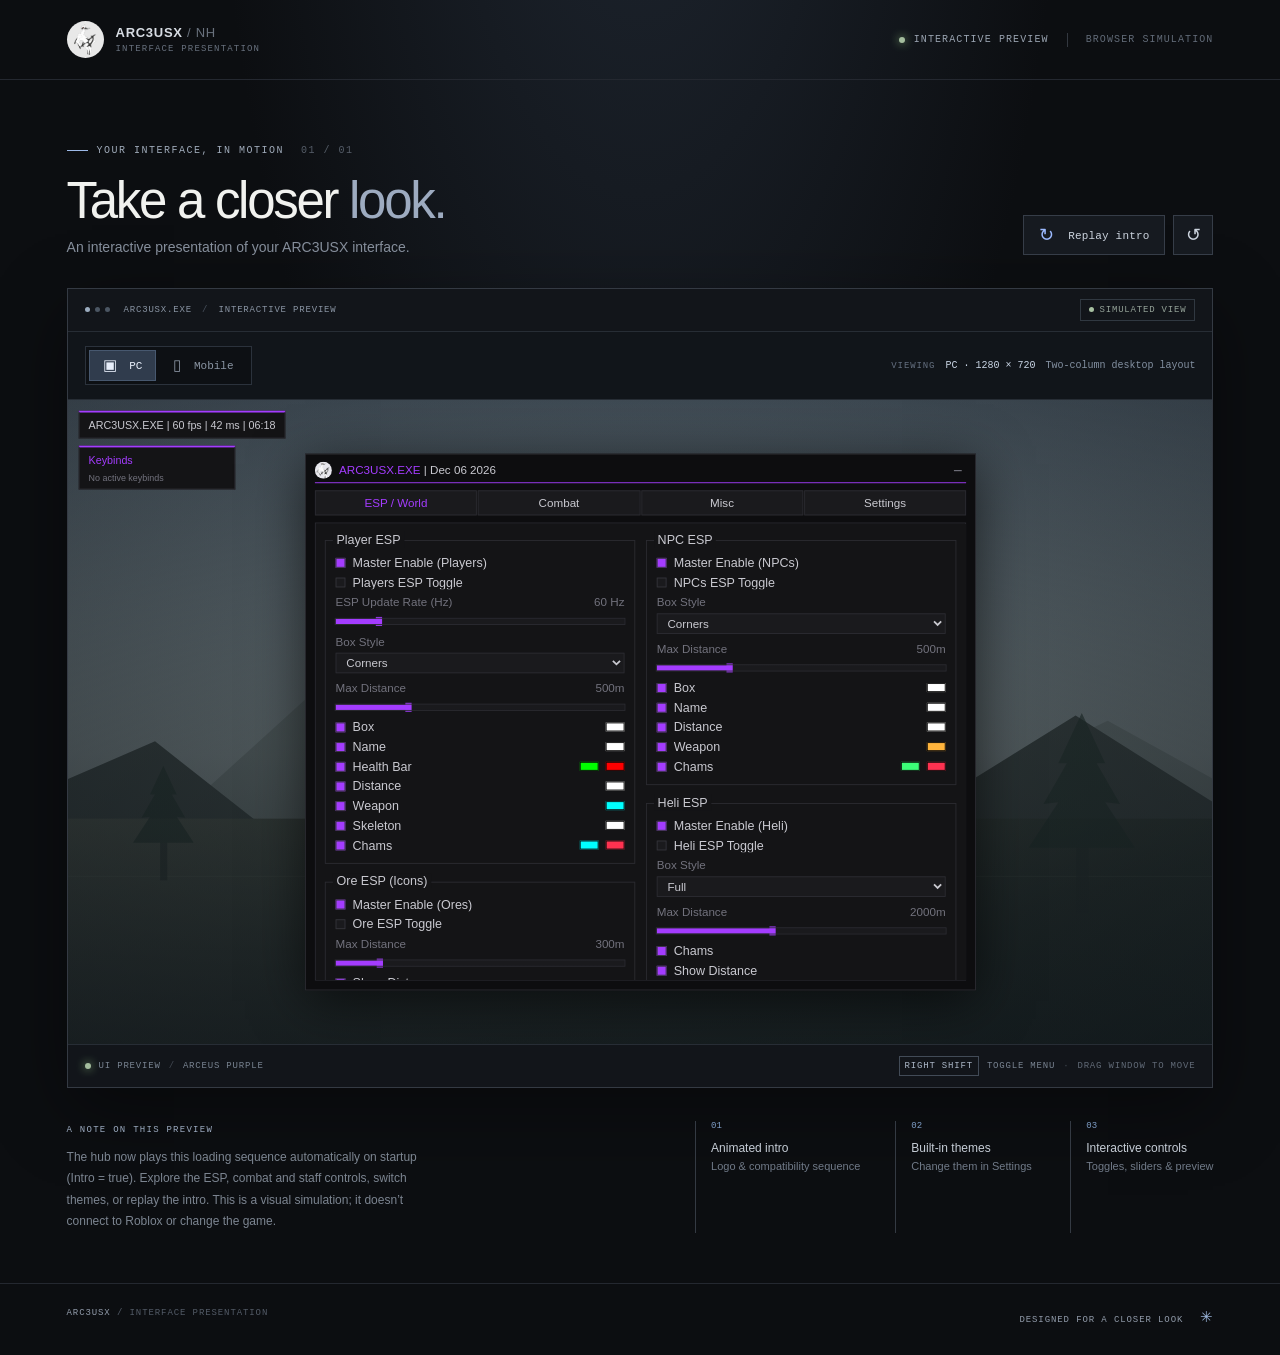
==== ARC3USX-UI-Preview.html @ e4b185ee "Port abusegpt world visuals into the hub as a World Visuals group Co-authored-by: arena-agent <29705" ====
<!doctype html>
<html lang="en">
<head>
  <meta charset="UTF-8">
  <meta name="viewport" content="width=device-width, initial-scale=1.0">
  <title>ARC3USX — Interactive UI preview</title>
  <style>
:root{color-scheme:dark;--ink:#d8dde4;--muted:#777f8d;--line:#282c34;--page:#0c0e11;--accent:#98bcff;--ui-bg:#101114;--ui-panel:#141519;--ui-item:#1c1d23;--ui-line:#24262d;--ui-border:#343740;--ui-text:#b4b4b4;--ui-mute:#646464;--ui-font:'Courier New',monospace}*{box-sizing:border-box}html,body{margin:0;min-height:100%;background:var(--page);color:var(--ink);font-family:'DM Sans',Arial,sans-serif}body{background:radial-gradient(ellipse at 50% -30%,#202833 0,transparent 48%),#0c0e11}button,select,input{font:inherit}button{cursor:pointer}button:focus-visible,select:focus-visible,input:focus-visible{outline:2px solid var(--accent);outline-offset:3px}.app-shell{max-width:1600px;margin:auto}.topbar{height:80px;border-bottom:1px solid #242830;display:flex;align-items:center;justify-content:space-between;padding:0 5.2%}.brand{display:flex;align-items:center;gap:12px}.brand-mark{width:37px;height:37px;background:#e8e8e8;border-radius:50%;display:grid;place-items:center;overflow:hidden}.brand-mark img{width:23px;height:31px;object-fit:contain}.brand-name{display:block;font-size:13px;font-weight:700;letter-spacing:.055em}.brand-dim{color:#69717d;font-weight:400}.brand-sub{display:block;font:9px 'DM Mono',monospace;letter-spacing:.13em;color:#68717e;margin-top:4px}.top-right{display:flex;align-items:center;gap:9px;font:10px 'DM Mono',monospace;letter-spacing:.11em;color:#9aa4b1}.live-dot,.bottom-dot{width:6px;height:6px;background:#a4bd9e;border-radius:50%;box-shadow:0 0 10px #91c485}.top-divider{width:1px;height:14px;background:#333840;margin:0 9px}.desktop-label{color:#616a77}main{max-width:1370px;margin:0 auto;padding:0 5.2%}.heading{display:flex;justify-content:space-between;align-items:end;padding:65px 0 33px;gap:25px}.eyebrow{display:flex;align-items:center;gap:9px;color:#9faab9;font:10px 'DM Mono',monospace;letter-spacing:.15em}.eyebrow-line{width:21px;height:1px;background:#9db9e8}.index{color:#555d68;margin-left:8px}.heading h1{font-size:clamp(32px,4vw,51px);line-height:1.05;letter-spacing:-.045em;margin:18px 0 11px;font-weight:500;color:#f1f2ef}.heading h1 span{color:#9dabc0}.heading p{margin:0;color:#858e9b;font-size:14px}.heading-actions{display:flex;gap:8px}.outline-button,.icon-button{height:40px;background:#161a20;border:1px solid #363d48;color:#cdd5df;font:11px 'DM Mono',monospace;letter-spacing:.015em}.outline-button{padding:0 15px}.outline-button:hover,.icon-button:hover{background:#222a34;border-color:#6d7e95}.replay-icon{font-size:18px;vertical-align:-2px;color:#9cbaff;margin-right:7px}.icon-button{width:40px;font-size:18px}.showcase{border:1px solid #343a43;background:#12151a;box-shadow:0 22px 70px #0006}.showcase-top,.showcase-bottom{height:43px;display:flex;align-items:center;padding:0 17px;gap:14px;font:9px 'DM Mono',monospace;letter-spacing:.09em;color:#8a95a4}.showcase-top{border-bottom:1px solid #272d35}.window-dots{display:flex;gap:5px}.window-dots i{display:block;width:5px;height:5px;border-radius:50%;background:#4b5663}.window-dots i:first-child{background:#9bacbf}.slash{color:#48515d;padding:0 4px}.showcase-badge{margin-left:auto;display:flex;align-items:center;gap:6px;border:1px solid #303841;color:#93a197;padding:5px 8px;font-size:9px}.showcase-badge span{height:5px;width:5px;border-radius:50%;background:#a7c0a1}.stage{position:relative;aspect-ratio:16/9;min-height:440px;max-height:760px;overflow:hidden;background:#222a2f}.landscape,.sky,.vignette{position:absolute;inset:0}.sky{background:linear-gradient(#667681 0%,#96a3a2 55%,#858f88 100%)}.mountain{position:absolute;bottom:25%;width:120%;height:40%;filter:blur(1px)}.mountain-back{left:-10%;background:#66736e;clip-path:polygon(0 95%,9% 61%,15% 80%,27% 22%,35% 59%,43% 39%,50% 68%,62% 26%,73% 65%,84% 37%,100% 84%,100% 100%,0 100%);opacity:.48}.mountain-mid{left:-8%;bottom:19%;background:#454f4a;clip-path:polygon(0 60%,13% 30%,23% 72%,35% 38%,47% 75%,57% 35%,67% 63%,80% 20%,91% 57%,100% 39%,100% 100%,0 100%)}.ground{position:absolute;bottom:0;width:100%;height:35%;background:linear-gradient(165deg,#5b6356,#333e35 65%,#28372e)}.horizon{position:absolute;bottom:26%;width:100%;height:1px;background:#aab2a0;opacity:.15}.tree{position:absolute;width:10px;height:100px;background:#303b34;bottom:24%;opacity:.65}.tree:before{content:'';position:absolute;bottom:35px;left:-38px;width:85px;height:125px;background:#293c31;clip-path:polygon(50% 0,72% 32%,64% 32%,86% 58%,72% 57%,100% 86%,0 86%,28% 57%,14% 58%,36% 32%,28% 32%)}.tree-one{left:8%;transform:scale(.8)}.tree-two{right:11%;bottom:23%;transform:scale(1.4)}.tree-three{right:23%;bottom:27%;transform:scale(.65)}.vignette{background:linear-gradient(#10182144,#0e141aaa),radial-gradient(ellipse at center,transparent 20%,#080b0f66 100%)}.crosshair{position:absolute;left:50%;top:50%;opacity:.4}.crosshair i,.crosshair b{position:absolute;display:block;background:white}.crosshair i{width:13px;height:1px;left:-6px}.crosshair b{height:13px;width:1px;top:-6px}.hud{position:absolute;top:12px;left:12px;z-index:3;font:12px var(--ui-font);color:var(--ui-text)}.hud-box{padding:7px 10px;background:var(--ui-panel);border:1px solid var(--ui-line);border-top:2px solid var(--accent)}.keys{width:175px;margin-top:8px}.keys b{display:block;color:var(--accent);font-weight:400}.keys span{display:block;color:var(--ui-mute);font-size:10px;margin-top:7px}.menu-wrap{position:absolute;left:50%;top:50%;width:750px;height:600px;transform:translate(-50%,-50%) scale(var(--scale,1));transform-origin:center;z-index:4}.menu{width:100%;height:100%;background:var(--ui-bg);border:1px solid var(--ui-line);box-shadow:0 12px 55px #0009;color:var(--ui-text);padding:4px 10px 10px;font:15px var(--ui-font);transition:background .2s,border-color .2s}.menu-titlebar{height:27px;display:flex;align-items:center;gap:8px;cursor:move;user-select:none;font-size:13px}.menu-titlebar img{width:19px;height:19px;border-radius:50%;background:#e8e8ee;object-fit:contain}.menu-titlebar b{color:var(--accent);font-weight:400}.menu-titlebar span{color:var(--ui-text)}.menu-titlebar button{margin-left:auto;border:0;background:transparent;color:var(--ui-mute);font-size:18px;line-height:1;padding:0 4px}.accent-rule{height:1px;background:var(--accent);margin-bottom:8px}.tabs{display:flex;height:28px;gap:1px}.tab{flex:1;background:var(--ui-item);border:1px solid var(--ui-line);color:var(--ui-text);font:13px var(--ui-font)}.tab.selected{color:var(--accent)}.tab:hover{filter:brightness(1.2)}.menu-body{margin-top:8px;height:calc(100% - 72px);background:var(--ui-panel);border:1px solid var(--ui-line);padding:18px 10px 12px;overflow-y:auto;scrollbar-color:var(--accent) transparent;scrollbar-width:thin}.columns{display:grid;grid-template-columns:1fr 1fr;gap:12px}.column{display:flex;flex-direction:column;gap:20px}.group{border:1px solid var(--ui-line);padding:13px 11px 9px;position:relative}.group-title{position:absolute;top:-10px;left:8px;background:var(--ui-panel);padding:0 4px;line-height:17px;white-space:nowrap;font-size:14px}.row{min-height:22px;display:flex;align-items:center;gap:8px;font-size:14px}.toggle{width:11px;height:11px;flex:none;border:1px solid var(--ui-border);background:var(--ui-item);padding:0}.toggle.on{background:var(--accent);border-color:var(--ui-border)}.row-label{flex:1;white-space:nowrap;overflow:hidden;text-overflow:ellipsis;cursor:pointer}.swatch{width:21px;height:10px;border:1px solid #080808;flex:none;padding:0;cursor:pointer}.swatch input{opacity:0;width:100%;height:100%;display:block;cursor:pointer;padding:0;border:0}.select-row,.slider-row{padding:4px 0 5px}.control-heading{display:flex;justify-content:space-between;color:var(--ui-mute);font-size:13px;margin-bottom:5px}.select-row select{width:100%;height:23px;border:1px solid var(--ui-line);background:var(--ui-item);color:var(--ui-text);font:13px var(--ui-font);padding:2px 7px}.slider-row input{display:block;width:100%;height:6px;appearance:none;background:linear-gradient(to right,var(--accent) 0 var(--pct,30%),var(--ui-item) var(--pct,30%) 100%);outline:1px solid var(--ui-line);margin:6px 0 3px}.slider-row input::-webkit-slider-thumb{appearance:none;width:7px;height:10px;background:var(--accent);cursor:pointer}.ui-button{background:var(--ui-item);border:1px solid var(--ui-line);color:var(--ui-text);height:24px;margin:3px 0;width:100%;font:13px var(--ui-font)}.ui-button:hover{filter:brightness(1.3)}.label-text{font-size:13px;color:var(--ui-mute);line-height:1.4;margin:5px 0}.preview-stage{position:relative;background:linear-gradient(#101114,#090a0d);border:1px solid var(--ui-line);height:280px;overflow:hidden}.figure{position:absolute;top:74px;left:50%;width:60px;height:130px;transform:translateX(-50%);animation:sway 3s ease-in-out infinite}.figure .part{position:absolute;background:#5b5d68;border-radius:3px}.figure.chams .part{background:#00b4b9a6;outline:1px solid #ff3250}.part.head{width:20px;height:20px;border-radius:50%;left:20px}.part.torso{left:16px;top:24px;width:28px;height:44px}.part.arm1,.part.arm2{top:24px;width:10px;height:42px}.part.arm1{left:4px}.part.arm2{left:46px}.part.leg1,.part.leg2{top:70px;width:13px;height:56px}.part.leg1{left:16px}.part.leg2{left:31px}.figure-label{position:absolute;left:50%;transform:translateX(-50%);font:700 13px Arial,sans-serif;color:white;text-shadow:0 1px 2px black;white-space:nowrap}.figure-label.name{top:-27px}.figure-label.distance{top:142px}.figure-label.weapon{top:158px}.esp-frame{position:absolute;left:-8px;top:-8px;width:76px;height:146px;border:1px solid #fff}.esp-frame.corners{border:0;background:linear-gradient(currentColor,currentColor) left top/14px 2px no-repeat,linear-gradient(currentColor,currentColor) left top/2px 14px no-repeat,linear-gradient(currentColor,currentColor) right top/14px 2px no-repeat,linear-gradient(currentColor,currentColor) right top/2px 14px no-repeat,linear-gradient(currentColor,currentColor) left bottom/14px 2px no-repeat,linear-gradient(currentColor,currentColor) left bottom/2px 14px no-repeat,linear-gradient(currentColor,currentColor) right bottom/14px 2px no-repeat,linear-gradient(currentColor,currentColor) right bottom/2px 14px no-repeat}.health{position:absolute;left:-15px;top:-8px;height:146px;width:4px;background:#030303}.health i{position:absolute;bottom:1px;left:1px;right:1px;height:78%;background:#5bfb69}.skeleton{position:absolute;inset:0;width:60px;height:130px;z-index:2;pointer-events:none}.floating{display:none;position:absolute;right:15px;bottom:15px;z-index:4;border:1px solid var(--accent);border-radius:50%;background:#e8e8ee;width:44px;height:44px}.floating img{width:25px;height:34px;object-fit:contain}.showcase-bottom{justify-content:space-between;border-top:1px solid #272d35;color:#798492}.showcase-bottom>div{display:flex;align-items:center;gap:8px}.bottom-separator{color:#434a54}.showcase-bottom kbd{font:9px 'DM Mono',monospace;border:1px solid #424b57;padding:4px 5px;color:#acb8c8}.below{display:flex;justify-content:space-between;gap:60px;padding:30px 0 50px}.below-copy{max-width:370px}.tiny-label{font:9px 'DM Mono',monospace;color:#9cabc0;letter-spacing:.14em}.below-copy p{color:#7c8591;font-size:12px;line-height:1.8;margin:11px 0 0}.feature-list{display:flex;gap:35px;padding-top:3px}.feature-list div{min-width:140px;border-left:1px solid #343a43;padding-left:15px}.feature-list span,.feature-list b,.feature-list small{display:block}.feature-list span{font:9px 'DM Mono',monospace;color:#7e9dc5;margin-bottom:10px}.feature-list b{font-size:12px;font-weight:500;color:#c6cdd6}.feature-list small{font-size:11px;color:#707a88;margin-top:5px}footer{border-top:1px solid #242830;padding:24px 5.2% 29px;display:flex;justify-content:space-between;color:#929cab;font:9px 'DM Mono',monospace;letter-spacing:.1em}.footer-muted{color:#535b67}.footer-star{color:#9ab5db;font-size:15px;margin-left:10px}.intro{position:absolute;inset:0;background:#09090b;z-index:8;overflow:hidden;font-family:'Courier New',monospace}.intro[hidden]{display:none}.terminal{position:absolute;inset:10px 12px;color:#2fae63;opacity:.35;font:11px/1.35 'Courier New',monospace;white-space:pre-wrap;overflow:hidden;display:flex;align-items:flex-end}.intro-checks{position:absolute;left:50%;top:50%;width:min(360px,80%);transform:translate(-50%,-50%);text-align:center}.intro-title{font:700 27px Arial;color:#ececf1}.intro-sub{color:#73737e;font:12px Arial;margin-top:5px}.check-list{text-align:left;height:186px;margin-top:10px;padding:10px;background:#0d0d0fe0;border:1px solid #29292e;font:11px/1.65 'Courier New',monospace;color:#b6b6be}.check-line{display:flex;justify-content:space-between}.check-line span:last-child{color:#4cd37b}.intro-bar{height:5px;background:#25252c;margin-top:12px}.intro-bar i{display:block;background:#a43cff;height:100%;width:0;transition:width .25s}.intro-status{color:#aaaab4;font:12px Arial;margin-top:10px}.intro-reveal{position:absolute;inset:0;display:flex;flex-direction:column;align-items:center;justify-content:center;gap:14px}.intro-reveal[hidden]{display:none}.hero-logo{position:relative;height:min(40vh,270px);animation:hero-in .7s ease-out}.hero-logo img{height:100%;width:auto}.eye-glow{position:absolute;background:#ff3939;border-radius:50%;width:7%;aspect-ratio:1;left:50%;top:36%;filter:blur(4px);box-shadow:0 0 20px 7px #f22;animation:pulse .7s ease-in-out infinite alternate}.access-box{text-align:center;border:2px solid #4cd37b;width:min(420px,80%);height:82px;background:#09090b;padding:11px;animation:pop .5s ease-out}.access-box strong{display:block;color:#6dffa5;font:700 31px Arial}.access-box small{display:block;font:11px 'Courier New',monospace;color:#6ba37c;margin-top:6px}.intro.smash .hero-logo{animation:smash .8s ease-in forwards}.intro.smash .access-box{animation:cut .7s ease-in forwards}.skip-intro{position:absolute;bottom:18px;right:20px;background:transparent;color:#88919d;border:1px solid #343a43;padding:8px 10px;font:10px 'DM Mono',monospace;z-index:3}.skip-intro span{margin-left:12px;color:#adbcce}@keyframes pulse{to{opacity:.4}}@keyframes hero-in{from{transform:translateY(-40px);opacity:0}to{transform:translateY(0);opacity:1}}@keyframes pop{from{transform:scale(1.3);opacity:0}to{transform:scale(1);opacity:1}}@keyframes cut{to{transform:translateY(30px) rotate(-8deg);opacity:0}}@keyframes smash{to{transform:translate(-110px,-180px) scale(.06);opacity:0}}@keyframes sway{0%,100%{transform:translateX(-50%) rotate(-1deg)}50%{transform:translateX(-50%) rotate(1deg)}}@media(max-width:800px){.topbar{height:65px}.heading{padding-top:42px}.stage{min-height:380px;aspect-ratio:4/3}.below{flex-direction:column;gap:25px}.feature-list{gap:15px;flex-wrap:wrap}.top-right .desktop-label,.showcase-bottom .desktop-label{display:none}.menu-wrap{transform:translate(-50%,-50%) scale(var(--scale,1))}.heading-actions{align-self:end}.brand-sub{font-size:8px}}@media(max-width:500px){main{padding:0 4%}.topbar{padding:0 4%}.heading{align-items:flex-start;flex-direction:column;gap:18px}.heading-actions{align-self:start}.heading h1{font-size:34px}.stage{min-height:330px;aspect-ratio:1/1}.showcase-top,.showcase-bottom{font-size:8px;padding:0 10px;gap:8px}.showcase-badge{font-size:8px}.hud{transform:scale(.65);transform-origin:top left}.feature-list div{min-width:125px}.below{padding-bottom:35px}footer{font-size:8px}.access-box strong{font-size:24px}}

.menu-wrap.compact .columns{grid-template-columns:1fr;gap:20px}.menu-wrap.compact .row{min-height:34px}.menu-wrap.compact .swatch{width:30px;height:26px}.menu-wrap.compact .ui-button{height:34px}.menu-wrap.compact .select-row select{height:32px}.menu-wrap.compact .slider-row{padding-bottom:12px}.menu-wrap.compact .slider-row input{height:16px}.menu-wrap.compact .tab{font-size:12px}
.menu-wrap.compact .tab[data-tab="ESP / World"],.menu-wrap.compact .tab[data-tab="Settings"]{font-size:0}.menu-wrap.compact .tab[data-tab="ESP / World"]:after{content:'ESP';font-size:12px}.menu-wrap.compact .tab[data-tab="Settings"]:after{content:'Config';font-size:12px}
/* Device selector and fixed logical viewports: the screen is scaled, not the UI layout. */
.device-toolbar{display:flex;align-items:center;gap:10px;padding:14px 17px;border-bottom:1px solid #272d35;background:#11151a}
.device-switch{display:flex;padding:3px;background:#0d1014;border:1px solid #2b323c;gap:3px}
.device-choice,.rotate-device{border:0;background:transparent;color:#8b96a4;height:31px;padding:0 14px;font:11px 'DM Mono',monospace;white-space:nowrap}
.device-choice span,.rotate-device span{font-size:15px;vertical-align:-1px;margin-right:6px}
.device-choice:hover,.rotate-device:not(:disabled):hover{color:#e7edf7;background:#252d37}
.device-choice.active{color:#e8effb;background:#303c4d;box-shadow:inset 0 0 0 1px #47586f}
.rotate-device{border:1px solid #343d48;background:#171c23}.rotate-device:disabled{opacity:.35;cursor:not-allowed}
.device-detail{margin-left:auto;text-align:right;display:flex;align-items:baseline;gap:10px;color:#8491a2;font:10px 'DM Mono',monospace}
.device-detail strong{font-weight:500;color:#c9d5e5}.device-detail-label{font-size:9px;letter-spacing:.1em;color:#657080}
.stage-area{display:flex;justify-content:center;align-items:center;background:#171b21;min-height:200px;overflow:hidden}
.stage-area.mobile{padding:24px 20px;background:radial-gradient(ellipse at 50% 35%,#29313c 0,#171b21 70%)}
.device-shell{position:relative;flex:none;overflow:hidden;box-shadow:0 14px 40px #0005}
.stage-area.mobile .device-shell{border:6px solid #282e38;border-radius:19px;box-shadow:0 20px 55px #0009,0 0 0 1px #424a56}
.stage{position:absolute;inset:0 auto auto 0;min-height:0;max-height:none;aspect-ratio:auto;transform-origin:top left}
.menu-wrap.touch .row{min-height:34px}.menu-wrap.touch .swatch{width:30px;height:26px}.menu-wrap.touch .ui-button{height:34px}.menu-wrap.touch .select-row select{height:32px}.menu-wrap.touch .slider-row{padding-bottom:12px}.menu-wrap.touch .slider-row input{height:16px}.menu-wrap.touch .menu-titlebar{height:34px}.menu-wrap.touch .tabs{height:34px}.menu-wrap.touch .menu-body{height:calc(100% - 85px)}
@media(max-width:650px){.device-toolbar{flex-wrap:wrap;padding:10px}.device-detail{width:100%;margin:2px 0 0;text-align:left;gap:8px}.device-detail span:last-child{display:none}.stage-area.mobile{padding:18px 8px}.showcase-top .showcase-badge{font-size:8px}.showcase-top{gap:8px}}
/* Touch controls match the in-game landscape layout. */
.slider-controls{display:flex;align-items:center;gap:5px}.slider-controls input{flex:1;min-width:0}.slider-step{display:none}
.menu-wrap.touch .slider-step{display:block;width:25px;height:24px;flex:none;border:1px solid var(--ui-line);background:var(--ui-panel);color:var(--ui-text);font:15px var(--ui-font)}
.menu-wrap.touch .slider-row input::-webkit-slider-thumb{width:7px;height:22px}
.stage-area.mobile .floating{width:52px;height:52px;right:8px;top:calc(50% - 26px);bottom:auto;touch-action:none}

</style>
</head>
<body>
  <div class="app-shell">
    <header class="topbar">
      <div class="brand"><div class="brand-mark"><img src="[data-uri]" alt=""></div><div><span class="brand-name">ARC3USX<span class="brand-dim"> / NH</span></span><span class="brand-sub">INTERFACE PRESENTATION</span></div></div>
      <div class="top-right"><span class="live-dot"></span><span>INTERACTIVE PREVIEW</span><span class="top-divider"></span><span class="desktop-label">BROWSER SIMULATION</span></div>
    </header>

    <main>
      <section class="heading">
        <div><div class="eyebrow"><span class="eyebrow-line"></span> YOUR INTERFACE, IN MOTION <span class="index">01 / 01</span></div><h1>Take a closer <span>look.</span></h1><p>An interactive presentation of your ARC3USX interface.</p></div>
        <div class="heading-actions"><button id="replay" class="outline-button"><span class="replay-icon">↻</span> Replay intro</button><button id="reset" class="icon-button" title="Reset preview" aria-label="Reset preview">↺</button></div>
      </section>

      <section class="showcase" aria-label="Interactive visual simulation">
        <div class="showcase-top"><div class="window-dots"><i></i><i></i><i></i></div><span>ARC3USX.EXE <span class="slash">/</span> INTERACTIVE PREVIEW</span><div class="showcase-badge"><span></span> SIMULATED VIEW</div></div>
        <div class="device-toolbar" aria-label="Choose device preview">
          <div class="device-switch" role="group" aria-label="Device">
            <button class="device-choice active" data-device="pc" aria-pressed="true"><span aria-hidden="true">▣</span> PC</button>
            <button class="device-choice" data-device="landscape" aria-pressed="false"><span aria-hidden="true">▯</span> Mobile</button>
          </div>
          <div class="device-detail"><span class="device-detail-label">VIEWING</span><strong id="device-label">PC · 1280 × 720</strong><span id="device-description">Two-column desktop layout</span></div>
        </div>
        <div class="stage-area" id="stage-area"><div class="device-shell" id="device-shell"><div class="stage" id="stage">
          <div class="landscape" aria-hidden="true"><div class="sky"></div><div class="mountain mountain-back"></div><div class="mountain mountain-mid"></div><div class="ground"></div><div class="horizon"></div><div class="tree tree-one"></div><div class="tree tree-two"></div><div class="tree tree-three"></div><div class="vignette"></div><div class="crosshair"><i></i><b></b></div></div>
          <div id="hud" class="hud"><div id="watermark" class="hud-box">ARC3USX.EXE | 60 fps | 42 ms | <span id="hud-time">12:00</span></div><div id="keybinds" class="hud-box keys"><b>Keybinds</b><span>No active keybinds</span></div></div>
          <div id="menu-wrap" class="menu-wrap">
            <div id="menu" class="menu">
              <div class="menu-titlebar" id="drag-handle"><img src="[data-uri]" alt="ARC3USX logo"><div><b>ARC3USX.EXE</b> <span>|</span> <span id="menu-date"></span></div><button id="close-menu" aria-label="Hide menu" title="Hide menu">−</button></div>
              <div class="accent-rule"></div>
              <nav class="tabs" id="tabs" aria-label="UI tabs"></nav>
              <div class="menu-body" id="menu-body"></div>
            </div>
          </div>
          <button id="floating" class="floating" aria-label="Toggle menu" title="Toggle menu"><img src="[data-uri]" alt=""></button>
          <div id="intro" class="intro" aria-label="Simulated loading sequence" hidden>
            <div id="terminal" class="terminal"></div>
            <div id="intro-checks" class="intro-checks"><div class="intro-title">ARC3USX.EXE</div><div class="intro-sub">32-bit compatibility check</div><div class="check-list" id="check-list"></div><div class="intro-bar"><i id="intro-progress"></i></div><div class="intro-status" id="intro-status">Starting up...</div></div>
            <div id="intro-reveal" class="intro-reveal" hidden><div class="hero-logo"><img src="[data-uri]" alt="ARC3USX logo"><i class="eye-glow"></i></div><div class="access-box"><strong>ACCESS GRANTED</strong><small>COMPATIBILITY VERIFIED</small></div></div>
            <button id="skip-intro" class="skip-intro">Skip intro <span>→</span></button>
          </div>
        </div></div></div>
        <div class="showcase-bottom"><div><span class="bottom-dot"></span> UI PREVIEW <span class="bottom-separator">/</span> <span id="current-theme">ARCEUS PURPLE</span></div><div id="device-hint"><kbd>RIGHT SHIFT</kbd> TOGGLE MENU <span class="bottom-separator">·</span> <span class="desktop-label">DRAG WINDOW TO MOVE</span></div></div>
      </section>

      <section class="below"><div class="below-copy"><span class="tiny-label">A NOTE ON THIS PREVIEW</span><p>The hub now plays this loading sequence automatically on startup (Intro = true). Explore the ESP, combat and staff controls, switch themes, or replay the intro. This is a visual simulation; it doesn’t connect to Roblox or change the game.</p></div><div class="feature-list"><div><span>01</span><b>Animated intro</b><small>Logo & compatibility sequence</small></div><div><span>02</span><b>Built-in themes</b><small>Change them in Settings</small></div><div><span>03</span><b>Interactive controls</b><small>Toggles, sliders & preview</small></div></div></section>
    </main>
    <footer><span>ARC3USX <span class="footer-muted">/ INTERFACE PRESENTATION</span></span><span>DESIGNED FOR A CLOSER LOOK <span class="footer-star">✳</span></span></footer>
  </div>
  <script>
(() => {
  const $ = (selector, root = document) => root.querySelector(selector);
  const tabs = ['ESP / World', 'Combat', 'Misc', 'Settings'];
  const mixes = {
    'NH Classic': { accent:'#98bcff', bg:'#101114', panel:'#141519', item:'#1c1d23', line:'#24262d', border:'#343740', text:'#b4b4b4', mute:'#646464', font:"'Courier New',monospace", watermark:true, keys:true },
    'Arceus Purple': { accent:'#a43cff', bg:'#0d0d0f', panel:'#141416', item:'#1a1a1d', line:'#2b2b31', border:'#34343a', text:'#c9c9d0', mute:'#72727d', font:'Arial,sans-serif', watermark:true, keys:true },
    'Blood Eye': { accent:'#ff3232', bg:'#0e0a0b', panel:'#140e0f', item:'#1c1416', line:'#302225', border:'#463034', text:'#c8bebe', mute:'#766264', font:'Arial,sans-serif', watermark:true, keys:false },
    'Frost Glass': { accent:'#8cd2ff', bg:'#0c1016', panel:'#11161e', item:'#181f2a', line:'#283446', border:'#3a4a62', text:'#cddceb', mute:'#70829b', font:"'Courier New',monospace", watermark:false, keys:true },
    'Terminal': { accent:'#4cd37b', bg:'#080b09', panel:'#0c110e', item:'#121914', line:'#1e3426', border:'#284834', text:'#96e1af', mute:'#467858', font:"'Courier New',monospace", watermark:true, keys:true },
    'Sakura': {accent:'#ff92b8',bg:'#140c12',panel:'#1c1119',item:'#271721',line:'#422735',border:'#5a3648',text:'#f4dbe6',mute:'#a5748c',font:'Arial,sans-serif',watermark:true,keys:true},
    'Aurora': {accent:'#5be8be',bg:'#081112',panel:'#0b1719',item:'#0f2022',line:'#213b3e',border:'#2d4e52',text:'#cdeee7',mute:'#649792',font:"'Courier New',monospace",watermark:true,keys:true},
    'Obsidian': {accent:'#9da6ff',bg:'#07080b',panel:'#0d0e13',item:'#15161d',line:'#252732',border:'#383a48',text:'#dcdee8',mute:'#757889',font:'Arial,sans-serif',watermark:true,keys:true},
    'Copper': {accent:'#e8925d',bg:'#120c0a',panel:'#1b120f',item:'#261914',line:'#412c22',border:'#533829',text:'#ecdac9',mute:'#9f7f69',font:'Arial,sans-serif',watermark:true,keys:true},
    'Solarized': {accent:'#b58900',bg:'#001e26',panel:'#002b36',item:'#073642',line:'#1e4b56',border:'#305f68',text:'#dce1c9',mute:'#839496',font:"'Courier New',monospace",watermark:true,keys:true},
    'Violet Ice': {accent:'#b4a6ff',bg:'#0d0d16',panel:'#13131f',item:'#1b1c2c',line:'#2d3045',border:'#3e425b',text:'#dee0f4',mute:'#8086a5',font:"'Courier New',monospace",watermark:true,keys:true}
  };
  const T = (label, flag, on = false, colors = []) => ({type:'toggle',label,flag,on,colors});
  const S = (label, flag, options, value) => ({type:'select',label,flag,options,value});
  const R = (label, flag, min, max, value, suffix = '') => ({type:'range',label,flag,min,max,value,suffix});
  const B = (label, action) => ({type:'button',label,action});
  const K = (label, flag, key) => ({type:'keybind',label,flag,key});
  const L = label => ({type:'label',label});
  const group = (title, rows) => ({title,rows});
  const human = prefix => {
    const p = prefix === 'plr', name = p ? 'Players' : 'NPCs';
    const list = [T(`Master Enable (${name})`,`${prefix}_master`,true), T(`${name} ESP Toggle`,`${prefix}_enabled`)];
    if (p) list.push(R('ESP Update Rate (Hz)','player_esp_hz',30,240,60,' Hz'));
    list.push(S('Box Style',`${prefix}_style`,['Corners','Full'],'Corners'), R('Max Distance',`${prefix}_max_dist`,10,2000,500,'m'),
      T('Box',`${prefix}_box`,true,['#ffffff']), T('Name',`${prefix}_name`,true,['#ffffff']));
    if (p) list.push(T('Health Bar','plr_health',true,['#00ff00','#ff0000']));
    list.push(T('Distance',`${prefix}_dist`,true,['#ffffff']), T('Weapon',`${prefix}_weapon`,true,[p?'#00ffff':'#ffb43c']));
    if (p) list.push(T('Skeleton','plr_skel',true,['#ffffff']));
    list.push(T('Chams',`${prefix}_chams`,true,[p?'#00ffff':'#3cff78','#ff3250']));
    return list;
  };
  const layout = {
    'ESP / World': [
      [group('Player ESP',human('plr')),group('Ore ESP (Icons)',[T('Master Enable (Ores)','ore_master',true),T('Ore ESP Toggle','ore_enabled'),R('Max Distance','ore_max_dist',10,2000,300,'m'),T('Show Distance','ore_dist',true),...['Cactus','MetalNode','SulfurNode','Tree','Meteor','StoneNode'].map(x=>T(x,'ore_'+x,true))]),group('World Visuals',[T('Remove Grass','world_grass'),T('Remove Leaves','world_leaves'),T('Looped Fullbright','world_fullbright'),T('Remove Fog','world_fog'),R('Fullbright Brightness','world_brightness',0,5,2),R('Fog End Distance','world_fog_end',1000,1000000,100000),R('Leaf Transparency','world_leaf_transparency',0,1,1),L('Grass, leaves, fog and fullbright are restored to their captured originals when a toggle is switched off or the hub is unloaded.')])],
      [group('NPC ESP',human('npc')),group('Heli ESP',[T('Master Enable (Heli)','heli_master',true),T('Heli ESP Toggle','heli_enabled'),S('Box Style','heli_style',['Corners','Full'],'Full'),R('Max Distance','heli_max_dist',10,5000,2000,'m'),T('Chams','heli_chams',true),T('Show Distance','heli_dist',true)]),group('ESP Preview',[{type:'preview'}])]
    ],
    'Combat': [
      [group('Aimbot',[T('Aimbot Enabled','aim_enabled'),S('Keybind Mode','aim_lock_mode',['Toggle','Hold'],'Toggle'),K('Aimbot Keybind','aim_key','Q'),T('RMB Keybind (MouseButton2)','aim_rmb',true),S('Bone','aim_bone',['Head','Hrp'],'Head'),R('FOV','aim_fov',10,500,220,' px'),R('Max Distance','aim_distance',0,2000,0,' studs'),R('Smoothing','aim_smoothing',1,20,2),R('Bullet Speed','aim_bullet_speed',50,3000,900)]),group('Aimbot Options',[T('FOV Circle','Aim_FOV_Circle'),T('Prediction','aim_prediction',true),T('Target NPCs','aim_target_npcs'),T('Wall Check','aim_wall_check'),T('Team Check','aim_team_check'),L('Toggle: the keybind / RMB switches the aimbot on and off. Hold: aim only while held. The keybind can be rebound to a key, RMB (MouseButton2) or MMB.')])]
    ],
    'Misc': [
      [group('Staff Detection',[T('Enable Staff Monitor','staff_monitor'),L('Not scanned yet.'),B('Scan Now','scan')]),group('System',[B('Unload Script & Clear Memory','unload')])],
      [group('Staff ESP',[T('Highlight Staff','staff_esp'),B('Refresh Highlights','demo'),B('Clear Highlights','demo')]),group('Mining (Silent Insta-Hit)',[T('Enable Insta-Hit Weakspot','weakspot_enabled'),T('Auto Click (off by default)','weakspot_auto_click'),L('Silently snaps the camera at the nearest weakspot and activates the tool, then restores it. No synthetic mouse click unless Auto Click is on. Radius: 50 studs.')])]
    ],
    'Settings': [
      [group('Configs',[S('Select config','config',['None'],'None'),B('Save config','demo'),B('Load config','demo'),T('Auto Load Selected','__autoload')]),group('Appearance',[S('Theme','theme',Object.keys(mixes),'Arceus Purple'),S('Font','font',['Code','SourceSans','Gotham','RobotoMono'],'Code'),R('UI Scale','scale',.5,1.5,1),R('Window Opacity','opacity',0,1,1)])],
      [group('Other',[B('Replay Intro','intro'),B('Unload Menu','unload'),L('Settings are simulated in this presentation.')])]
    ]
  };

  let state = {}, colors = {}, activeTab = 'ESP / World', currentMix = 'Arceus Purple', introTimers = [], menuShown = true;
  const stage = $('#stage'), menuWrap = $('#menu-wrap'), stageArea = $('#stage-area'), deviceShell = $('#device-shell');
  const devices = {
    pc: {width:1280,height:720,touch:false,label:'PC · 1280 × 720',description:'Two-column desktop layout'},
    portrait: {width:390,height:844,touch:true,label:'MOBILE · PORTRAIT',description:'390 × 844 · Single-column touch layout'},
    landscape: {width:844,height:390,touch:true,label:'MOBILE · LANDSCAPE',description:'844 × 390 · Two-column touch layout'}
  };
  let selectedDevice = 'pc';
  function defaults(){ state={}; colors={}; Object.values(layout).flat(2).forEach(g=>g.rows.forEach(r=>{if(r.flag !== undefined) state[r.flag] = r.type==='toggle'?r.on:r.value; if(r.colors) colors[r.flag]=[...r.colors]})); currentMix='Arceus Purple'; activeTab='ESP / World'; menuShown=true; }
  function esc(s){return String(s).replace(/[&<>"']/g,c=>({'&':'&amp;','<':'&lt;','>':'&gt;','"':'&quot;',"'":'&#39;'}[c]));}
  function row(r){
    if(r.type==='toggle') return `<div class="row"><button class="toggle ${state[r.flag]?'on':''}" data-toggle="${esc(r.flag)}" aria-pressed="${!!state[r.flag]}" aria-label="${esc(r.label)}"></button><span class="row-label" data-toggle="${esc(r.flag)}">${esc(r.label)}</span>${(colors[r.flag]||[]).map((c,i)=>`<label class="swatch" style="background:${esc(c)}" title="Change ${esc(r.label)} color"><input type="color" data-color="${esc(r.flag)}" data-index="${i}" value="${esc(c)}" aria-label="${esc(r.label)} color ${i+1}"></label>`).join('')}</div>`;
    if(r.type==='select') return `<div class="select-row"><div class="control-heading">${esc(r.label)}</div><select data-select="${esc(r.flag)}" aria-label="${esc(r.label)}">${r.options.map(o=>`<option ${o===state[r.flag]?'selected':''}>${esc(o)}</option>`).join('')}</select></div>`;
    if(r.type==='range'){const pct=(state[r.flag]-r.min)/(r.max-r.min)*100;return `<div class="slider-row"><div class="control-heading"><span>${esc(r.label)}</span><span data-value="${esc(r.flag)}">${state[r.flag]}${esc(r.suffix||'')}</span></div><div class="slider-controls"><button class="slider-step" data-step="-1" aria-label="Decrease ${esc(r.label)}">−</button><input type="range" data-range="${esc(r.flag)}" data-suffix="${esc(r.suffix||'')}" min="${r.min}" max="${r.max}" step="${r.max<=1?'.001':'1'}" value="${state[r.flag]}" style="--pct:${pct}%" aria-label="${esc(r.label)}"><button class="slider-step" data-step="1" aria-label="Increase ${esc(r.label)}">+</button></div></div>`;}
    if(r.type==='keybind') return `<div class="select-row"><div class="control-heading"><span>${esc(r.label)}</span></div><button class="ui-button" data-action="keybind" aria-label="${esc(r.label)}">[${esc(r.key)}]</button></div>`;
    if(r.type==='button') return `<button class="ui-button" data-action="${esc(r.action)}">${esc(r.label)}</button>`;
    if(r.type==='label') return `<p class="label-text">${esc(r.label)}</p>`;
    if(r.type==='preview') return `<div class="preview-stage"><div class="figure"><div class="part head"></div><div class="part torso"></div><div class="part arm1"></div><div class="part arm2"></div><div class="part leg1"></div><div class="part leg2"></div><svg class="skeleton" viewBox="0 0 60 130" fill="none" stroke="white" stroke-width="1.5"><path d="M30 10V68 M16 28H44 M16 28L9 64 M44 28L51 64 M30 68L22 98V124 M30 68L38 98V124"/></svg><div class="esp-frame"></div><div class="health"><i></i></div><div class="figure-label name">Target</div><div class="figure-label distance">42m</div><div class="figure-label weapon">Sword</div></div></div>`;
    return '';
  }
  function render(){
    $('#tabs').innerHTML=tabs.map(t=>`<button class="tab ${activeTab===t?'selected':''}" data-tab="${esc(t)}">${esc(t)}</button>`).join('');
    $('#menu-body').innerHTML=`<div class="columns">${layout[activeTab].map(col=>`<div class="column">${col.map(g=>`<section class="group"><div class="group-title">${esc(g.title)}</div>${g.rows.map(row).join('')}</section>`).join('')}</div>`).join('')}</div>`;
    updateFigure();
  }
  function updateFigure(){
    const fig=$('.figure'); if(!fig)return;
    fig.classList.toggle('chams',!!state.plr_chams);
    $('.esp-frame',fig).style.display=state.plr_box?'':'none'; $('.esp-frame',fig).classList.toggle('corners',state.plr_style==='Corners');
    $('.name',fig).style.display=state.plr_name?'':'none'; $('.distance',fig).style.display=state.plr_dist?'':'none'; $('.weapon',fig).style.display=state.plr_weapon?'':'none'; $('.health',fig).style.display=state.plr_health?'':'none'; $('.skeleton',fig).style.display=state.plr_skel?'':'none';
    const partColor=colors.plr_chams?.[0]; if(partColor) fig.style.setProperty('--chams',partColor);
    fig.querySelectorAll('.part').forEach(part=>{part.style.background=state.plr_chams ? partColor+'a6':''; part.style.outlineColor=state.plr_chams?colors.plr_chams[1]:''});
    if(colors.plr_box) { $('.esp-frame',fig).style.borderColor=colors.plr_box[0]; $('.esp-frame',fig).style.color=colors.plr_box[0]; }
    if(colors.plr_name) $('.name',fig).style.color=colors.plr_name[0];
    if(colors.plr_dist) $('.distance',fig).style.color=colors.plr_dist[0];
    if(colors.plr_weapon) $('.weapon',fig).style.color=colors.plr_weapon[0];
    if(colors.plr_skel) $('.skeleton',fig).style.stroke=colors.plr_skel[0];
  }
  function applyMix(name){
    const m=mixes[name]||mixes['NH Classic']; currentMix=name;
    const vars={accent:m.accent,'ui-bg':m.bg,'ui-panel':m.panel,'ui-item':m.item,'ui-line':m.line,'ui-border':m.border,'ui-text':m.text,'ui-mute':m.mute,'ui-font':m.font};
    Object.entries(vars).forEach(([key,value])=>document.documentElement.style.setProperty('--'+key,value));
    state.NH_Mix=name; state.theme=name;state.NH_Watermark=m.watermark;state.NH_KeybindList=m.keys;
    $('#watermark').style.display=m.watermark?'':'none';$('#keybinds').style.display=m.keys?'':'none';$('#current-theme').textContent=name.toUpperCase();
  }
  function showMenu(show){menuShown=show; menuWrap.style.display=show?'':'none'; $('#floating').style.display=(devices[selectedDevice].touch||!show)?'block':'none';}
  function fit(){
    const device=devices[selectedDevice], w=device.width, h=device.height;
    const border=device.touch?6:0;
    const areaWidth=stageArea.clientWidth || w;
    const maxScreenWidth=selectedDevice==='portrait'?300:w;
    const screenWidth=Math.max(1,Math.min(maxScreenWidth,areaWidth-(device.touch?40:0)-border*2));
    const screenScale=screenWidth/w;
    deviceShell.style.width=(screenWidth+border*2)+'px';
    deviceShell.style.height=(h*screenScale+border*2)+'px';
    stage.style.width=w+'px';stage.style.height=h+'px';stage.style.transform=`scale(${screenScale})`;
    const availableX=w-16,availableY=h-16;
    const menuScale=Math.min(1,availableX/280,availableY/180);
    const width=Math.min(750,availableX/menuScale);
    const desiredHeight=device.touch&&h>w?Math.max(600,availableY/menuScale):600;
    const height=Math.min(desiredHeight,availableY/menuScale);
    menuWrap.style.width=width+'px';menuWrap.style.height=height+'px';
    menuWrap.style.setProperty('--scale',menuScale);
    menuWrap.classList.toggle('compact',width<560);
    menuWrap.classList.toggle('touch',device.touch);
  }
  function selectDevice(id){
    selectedDevice=id; const device=devices[id];
    stopIntro();stageArea.classList.toggle('mobile',device.touch);
    document.querySelectorAll('.device-choice').forEach(button=>{
      const active=button.dataset.device===id;
      button.classList.toggle('active',active);button.setAttribute('aria-pressed',String(active));
    });
    $('#device-label').textContent=device.label;$('#device-description').textContent=device.description;
    $('#device-hint').innerHTML=device.touch?'TAP CIRCLE TO TOGGLE <span class="bottom-separator">·</span> DRAG TO MOVE':'<kbd>RIGHT SHIFT</kbd> TOGGLE MENU <span class="bottom-separator">·</span> <span class="desktop-label">DRAG WINDOW TO MOVE</span>';
    menuWrap.style.left='50%';menuWrap.style.top='50%';const fab=$('#floating');fab.style.left='';fab.style.top='';fab.style.right='';fab.style.bottom='';showMenu(true);fit();
  }
  function stopIntro(){introTimers.forEach(clearTimeout);introTimers=[];$('#intro').hidden=true;$('#intro').classList.remove('smash');$('#intro-checks').hidden=false;$('#intro-reveal').hidden=true;}
  function later(fn,ms){introTimers.push(setTimeout(fn,ms));}
  function playIntro(){
    stopIntro();showMenu(true); const overlay=$('#intro'); overlay.hidden=false;
    const device=devices[selectedDevice],orientation=device.width>=device.height?'Landscape':'Portrait';
    const checks=[['Device',device.touch?'Mobile':'Desktop'],['Layout',orientation+(menuWrap.classList.contains('compact')?' / 1 col':' / 2 col')],['Screen size',device.width+'x'+device.height],['Client version','Simulated'],['Game loaded','Simulated'],['Local player','Simulated'],['PlayerGui','Simulated'],['Frame rate','60 FPS'],['Network ping','42 ms'],['Input',device.touch?'Touch':'Keyboard / mouse']];
    $('#check-list').innerHTML='';$('#terminal').textContent='';$('#intro-progress').style.width='0%';$('#intro-status').textContent='Starting up...';
    const terminal=['ARC3USX.EXE boot v1.0.0','init compat scanner ...','resolve sym_4c1 = 0xa5b702','chunk[142] crc 0xe14b09 ok','stack.check 0xf3a728 ok'];
    checks.forEach(([key,val],i)=>later(()=>{ $('#check-list').insertAdjacentHTML('beforeend',`<div class="check-line"><span>${esc(key)}</span><span>${esc(val)} &nbsp; OK</span></div>`); $('#intro-progress').style.width=((i+1)/checks.length*100)+'%';$('#intro-status').textContent='Checking '+key.toLowerCase()+'...';terminal.push('$ check '+key.toLowerCase()+' ...','  [OK] '+val,'alloc 1a8e bytes @ 0x54ac2f');$('#terminal').textContent=terminal.join('\n');},250+i*240));
    later(()=>{$('#intro-status').textContent='Compatible: all checks passed';},2450);
    later(()=>{$('#intro-checks').hidden=true;$('#intro-reveal').hidden=false;$('#terminal').style.opacity='.12';},2900);
    later(()=>overlay.classList.add('smash'),4900);
    later(()=>{stopIntro();$('#terminal').style.opacity='';},5750);
  }
  $('#tabs').addEventListener('click',e=>{const tab=e.target.closest('[data-tab]');if(tab){activeTab=tab.dataset.tab;render();$('#menu-body').scrollTop=0;}});
  $('#menu-body').addEventListener('click',e=>{
    const toggle=e.target.closest('[data-toggle]');if(toggle){const key=toggle.dataset.toggle;state[key]=!state[key];if(key==='NH_Watermark')$('#watermark').style.display=state[key]?'':'none';if(key==='NH_KeybindList')$('#keybinds').style.display=state[key]?'':'none';const button=$(`.toggle[data-toggle="${key}"]`);button.classList.toggle('on',state[key]);button.setAttribute('aria-pressed',state[key]);updateFigure();return;}
    const step=e.target.closest('[data-step]'); if(step){const input=step.parentElement.querySelector('input'); if(step.dataset.step==='1')input.stepUp();else input.stepDown();input.dispatchEvent(new Event('input',{bubbles:true}));return;}
    const action=e.target.closest('[data-action]')?.dataset.action;if(!action)return;
    if(action==='next-mix'){const keys=Object.keys(mixes);applyMix(keys[(keys.indexOf(currentMix)+1)%keys.length]);render();}
    if(action==='intro')playIntro();if(action==='unload')showMenu(false);if(action==='scan'){e.target.textContent='No staff detected';setTimeout(()=>{if(e.target)e.target.textContent='Scan Now';},2000)}
  });
  $('#menu-body').addEventListener('input',e=>{const el=e.target;if(el.dataset.range){state[el.dataset.range]=Number(el.value);const pct=(el.value-el.min)/(el.max-el.min)*100;el.style.setProperty('--pct',pct+'%');$(`[data-value="${el.dataset.range}"]`).textContent=el.value+(el.dataset.suffix||'');}if(el.dataset.color){colors[el.dataset.color][Number(el.dataset.index)]=el.value;el.parentElement.style.background=el.value;updateFigure();}});
  $('#menu-body').addEventListener('change',e=>{const key=e.target.dataset.select;if(!key)return;state[key]=e.target.value;if(key==='NH_Mix'||key==='theme'){applyMix(e.target.value);render();}else updateFigure();});
  document.querySelectorAll('.device-choice').forEach(button=>button.addEventListener('click',()=>selectDevice(button.dataset.device)));
  $('#replay').addEventListener('click',playIntro);$('#skip-intro').addEventListener('click',stopIntro);$('#close-menu').addEventListener('click',()=>showMenu(false));$('#floating').addEventListener('click',()=>{if(fabMoved){fabMoved=false;return;} showMenu(!menuShown);});
  $('#reset').addEventListener('click',()=>{stopIntro();defaults();applyMix(currentMix);render();showMenu(true);menuWrap.style.left='50%';menuWrap.style.top='50%';});
  document.addEventListener('keydown',e=>{if(e.code==='ShiftRight'&&!e.repeat&&!['INPUT','SELECT'].includes(document.activeElement.tagName)){e.preventDefault();showMenu(!menuShown);}});
  let drag=null;$('#drag-handle').addEventListener('pointerdown',e=>{if(e.target.closest('button'))return;const rect=menuWrap.getBoundingClientRect(),parent=stage.getBoundingClientRect();drag={dx:e.clientX-(rect.left+rect.width/2),dy:e.clientY-(rect.top+rect.height/2),left:parent.left,top:parent.top,scale:parent.width/devices[selectedDevice].width};e.currentTarget.setPointerCapture(e.pointerId)});$('#drag-handle').addEventListener('pointermove',e=>{if(!drag||!drag.scale)return;menuWrap.style.left=(e.clientX-drag.left-drag.dx)/drag.scale+'px';menuWrap.style.top=(e.clientY-drag.top-drag.dy)/drag.scale+'px'});$('#drag-handle').addEventListener('pointerup',()=>drag=null);$('#drag-handle').addEventListener('pointercancel',()=>drag=null);
  let fabDrag=null, fabMoved=false;
  const fab=$('#floating');
  fab.addEventListener('pointerdown',e=>{if(!devices[selectedDevice].touch)return;const rect=fab.getBoundingClientRect(),parent=stage.getBoundingClientRect();fabMoved=false;fabDrag={x:e.clientX,y:e.clientY,left:rect.left,top:rect.top,scale:parent.width/devices[selectedDevice].width};fab.setPointerCapture(e.pointerId)});
  fab.addEventListener('pointermove',e=>{if(!fabDrag)return;const dx=e.clientX-fabDrag.x,dy=e.clientY-fabDrag.y;if(dx*dx+dy*dy>36)fabMoved=true;if(!fabMoved)return;const parent=stage.getBoundingClientRect(),scale=fabDrag.scale;fab.style.left=Math.max(0,Math.min(devices[selectedDevice].width-52,(fabDrag.left-parent.left+dx)/scale))+'px';fab.style.top=Math.max(0,Math.min(devices[selectedDevice].height-52,(fabDrag.top-parent.top+dy)/scale))+'px';fab.style.right='auto';fab.style.bottom='auto';});
  fab.addEventListener('pointerup',()=>fabDrag=null);fab.addEventListener('pointercancel',()=>{fabDrag=null;fabMoved=false});
  window.addEventListener('resize',fit);
  const now=new Date();$('#menu-date').textContent=now.toLocaleDateString('en-US',{month:'short',day:'2-digit',year:'numeric'}).replace(',','');$('#hud-time').textContent=now.toLocaleTimeString([],{hour:'2-digit',minute:'2-digit',hour12:false});
  defaults();applyMix(currentMix);render();selectDevice('pc');
})();

</script>
</body>
</html>
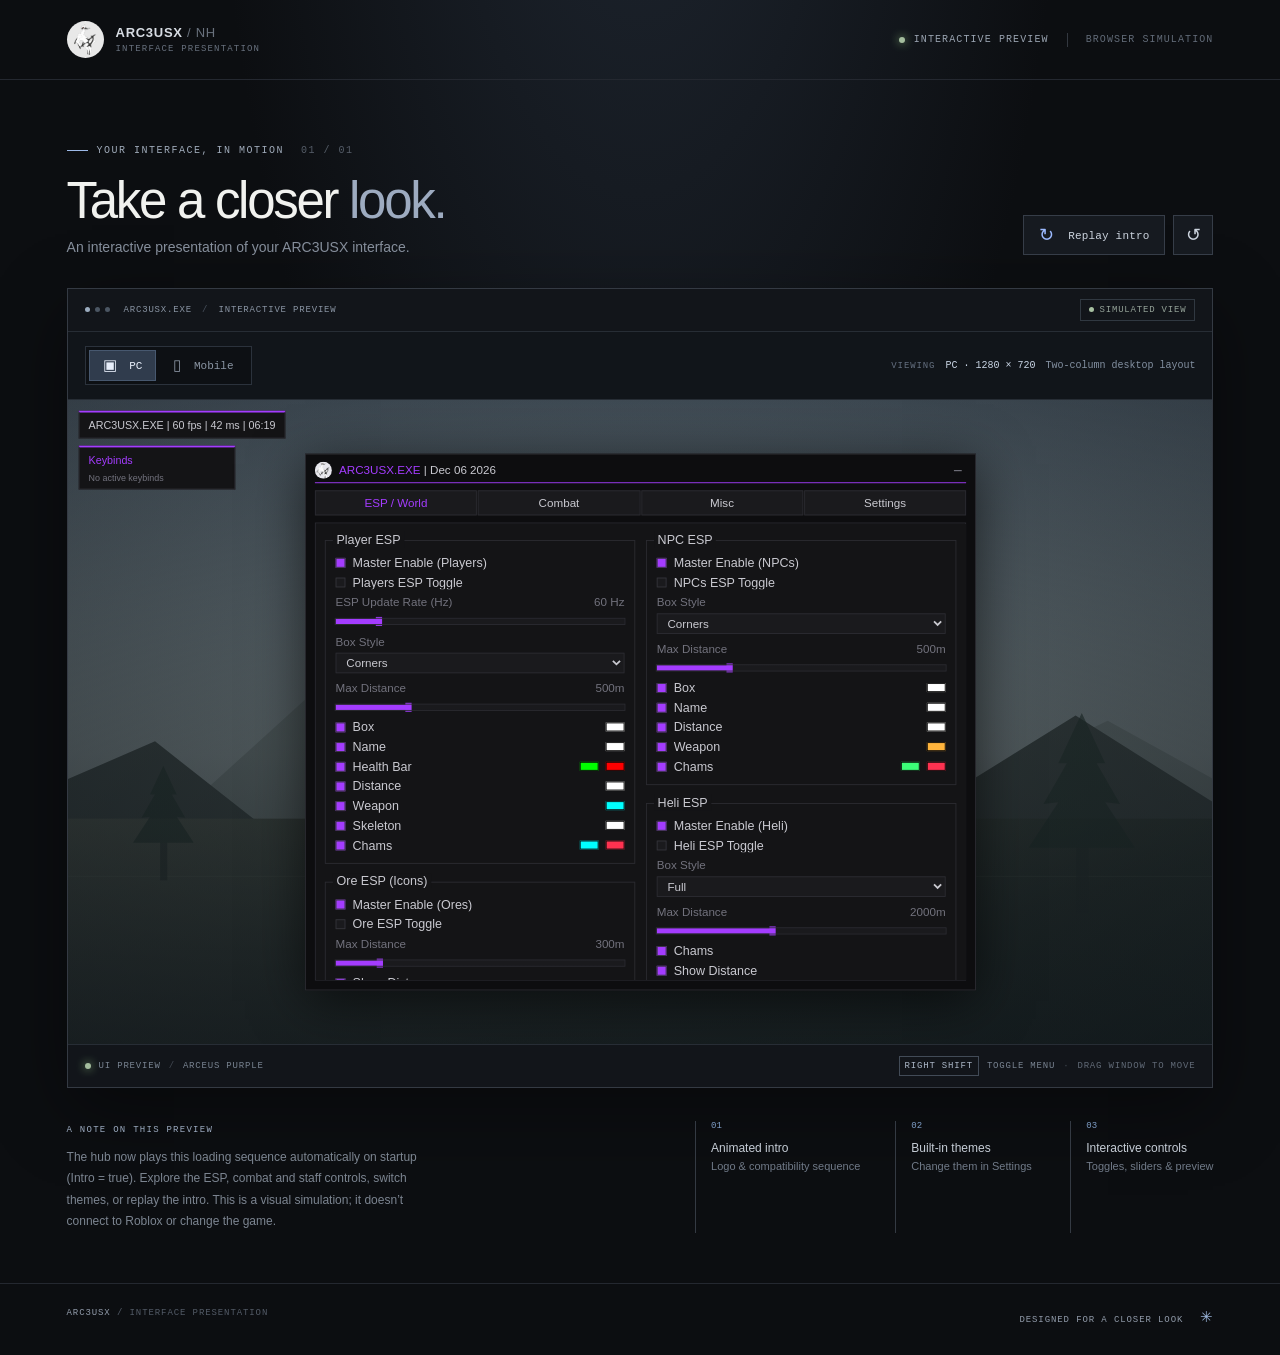
==== commit fa6ba9bb: "Remove World Visuals; keep only Looped Fullbright as a Misc toggle Co-authored-by: arena-agent <2970" ====
--- a/ARC3USX-UI-Preview.html
+++ b/ARC3USX-UI-Preview.html
@@ -120,15 +120,15 @@
   };
   const layout = {
     'ESP / World': [
-      [group('Player ESP',human('plr')),group('Ore ESP (Icons)',[T('Master Enable (Ores)','ore_master',true),T('Ore ESP Toggle','ore_enabled'),R('Max Distance','ore_max_dist',10,2000,300,'m'),T('Show Distance','ore_dist',true),...['Cactus','MetalNode','SulfurNode','Tree','Meteor','StoneNode'].map(x=>T(x,'ore_'+x,true))]),group('World Visuals',[T('Remove Grass','world_grass'),T('Remove Leaves','world_leaves'),T('Looped Fullbright','world_fullbright'),T('Remove Fog','world_fog'),R('Fullbright Brightness','world_brightness',0,5,2),R('Fog End Distance','world_fog_end',1000,1000000,100000),R('Leaf Transparency','world_leaf_transparency',0,1,1),L('Grass, leaves, fog and fullbright are restored to their captured originals when a toggle is switched off or the hub is unloaded.')])],
+      [group('Player ESP',human('plr')),group('Ore ESP (Icons)',[T('Master Enable (Ores)','ore_master',true),T('Ore ESP Toggle','ore_enabled'),R('Max Distance','ore_max_dist',10,2000,300,'m'),T('Show Distance','ore_dist',true),...['Cactus','MetalNode','SulfurNode','Tree','Meteor','StoneNode'].map(x=>T(x,'ore_'+x,true))])],
       [group('NPC ESP',human('npc')),group('Heli ESP',[T('Master Enable (Heli)','heli_master',true),T('Heli ESP Toggle','heli_enabled'),S('Box Style','heli_style',['Corners','Full'],'Full'),R('Max Distance','heli_max_dist',10,5000,2000,'m'),T('Chams','heli_chams',true),T('Show Distance','heli_dist',true)]),group('ESP Preview',[{type:'preview'}])]
     ],
     'Combat': [
-      [group('Aimbot',[T('Aimbot Enabled','aim_enabled'),S('Keybind Mode','aim_lock_mode',['Toggle','Hold'],'Toggle'),K('Aimbot Keybind','aim_key','Q'),T('RMB Keybind (MouseButton2)','aim_rmb',true),S('Bone','aim_bone',['Head','Hrp'],'Head'),R('FOV','aim_fov',10,500,220,' px'),R('Max Distance','aim_distance',0,2000,0,' studs'),R('Smoothing','aim_smoothing',1,20,2),R('Bullet Speed','aim_bullet_speed',50,3000,900)]),group('Aimbot Options',[T('FOV Circle','Aim_FOV_Circle'),T('Prediction','aim_prediction',true),T('Target NPCs','aim_target_npcs'),T('Wall Check','aim_wall_check'),T('Team Check','aim_team_check'),L('Toggle: the keybind / RMB switches the aimbot on and off. Hold: aim only while held. The keybind can be rebound to a key, RMB (MouseButton2) or MMB.')])]
+      [group('Aimbot',[T('Aimbot Enabled','aim_enabled'),S('Keybind Mode','aim_lock_mode',['Toggle','Hold'],'Toggle'),K('Aimbot Keybind','aim_key','Q'),S('Keybind List','aim_key_list',['Q','E','F','C','X','Z','R','V','T','G','RMB (Right Mouse)','MMB (Middle Mouse)'],'Q'),S('Bone','aim_bone',['Head','Hrp'],'Head'),R('FOV','aim_fov',10,500,220,' px'),R('Max Distance','aim_distance',0,2000,0,' studs'),R('Smoothing','aim_smoothing',1,20,2),R('Bullet Speed','aim_bullet_speed',50,3000,900)]),group('Aimbot Options',[T('FOV Circle','Aim_FOV_Circle'),T('Prediction','aim_prediction',true),T('Target NPCs','aim_target_npcs'),T('Wall Check','aim_wall_check'),T('Team Check','aim_team_check'),L('Toggle: the keybind switches the aimbot on and off. Hold: aim only while the key is held, even with Aimbot Enabled off. Pick a key, RMB or MMB in Keybind List.')])]
     ],
     'Misc': [
-      [group('Staff Detection',[T('Enable Staff Monitor','staff_monitor'),L('Not scanned yet.'),B('Scan Now','scan')]),group('System',[B('Unload Script & Clear Memory','unload')])],
-      [group('Staff ESP',[T('Highlight Staff','staff_esp'),B('Refresh Highlights','demo'),B('Clear Highlights','demo')]),group('Mining (Silent Insta-Hit)',[T('Enable Insta-Hit Weakspot','weakspot_enabled'),T('Auto Click (off by default)','weakspot_auto_click'),L('Silently snaps the camera at the nearest weakspot and activates the tool, then restores it. No synthetic mouse click unless Auto Click is on. Radius: 50 studs.')])]
+      [group('Staff Detection',[T('Enable Staff Monitor','staff_monitor'),L('Not scanned yet.'),B('Scan Now','scan')]),group('System',[T('Looped Fullbright','world_fullbright'),B('Unload Script & Clear Memory','unload')])],
+      [group('Staff ESP',[T('Highlight Staff','staff_esp'),B('Refresh Highlights','demo'),B('Clear Highlights','demo')]),group('Mining (Silent Insta-Hit)',[T('Enable Insta-Hit Weakspot','weakspot_enabled'),T('Auto Click (off by default)','weakspot_auto_click'),S('Weakspot Source','weakspot_source',['Auto','Mark Only','Node Parts'],'Auto'),R('Weakspot Radius','weakspot_radius',10,200,50,' studs'),L('FustWeakSpotMark: visible · source: Auto · last: mark Adornee'),L('Aims from LocalPlayer.PlayerGui.FustWeakSpotMark (attribute, Adornee, child part or screen point), then falls back to node weakspot names. No synthetic mouse click unless Auto Click is on.')])]
     ],
     'Settings': [
       [group('Configs',[S('Select config','config',['None'],'None'),B('Save config','demo'),B('Load config','demo'),T('Auto Load Selected','__autoload')]),group('Appearance',[S('Theme','theme',Object.keys(mixes),'Arceus Purple'),S('Font','font',['Code','SourceSans','Gotham','RobotoMono'],'Code'),R('UI Scale','scale',.5,1.5,1),R('Window Opacity','opacity',0,1,1)])],
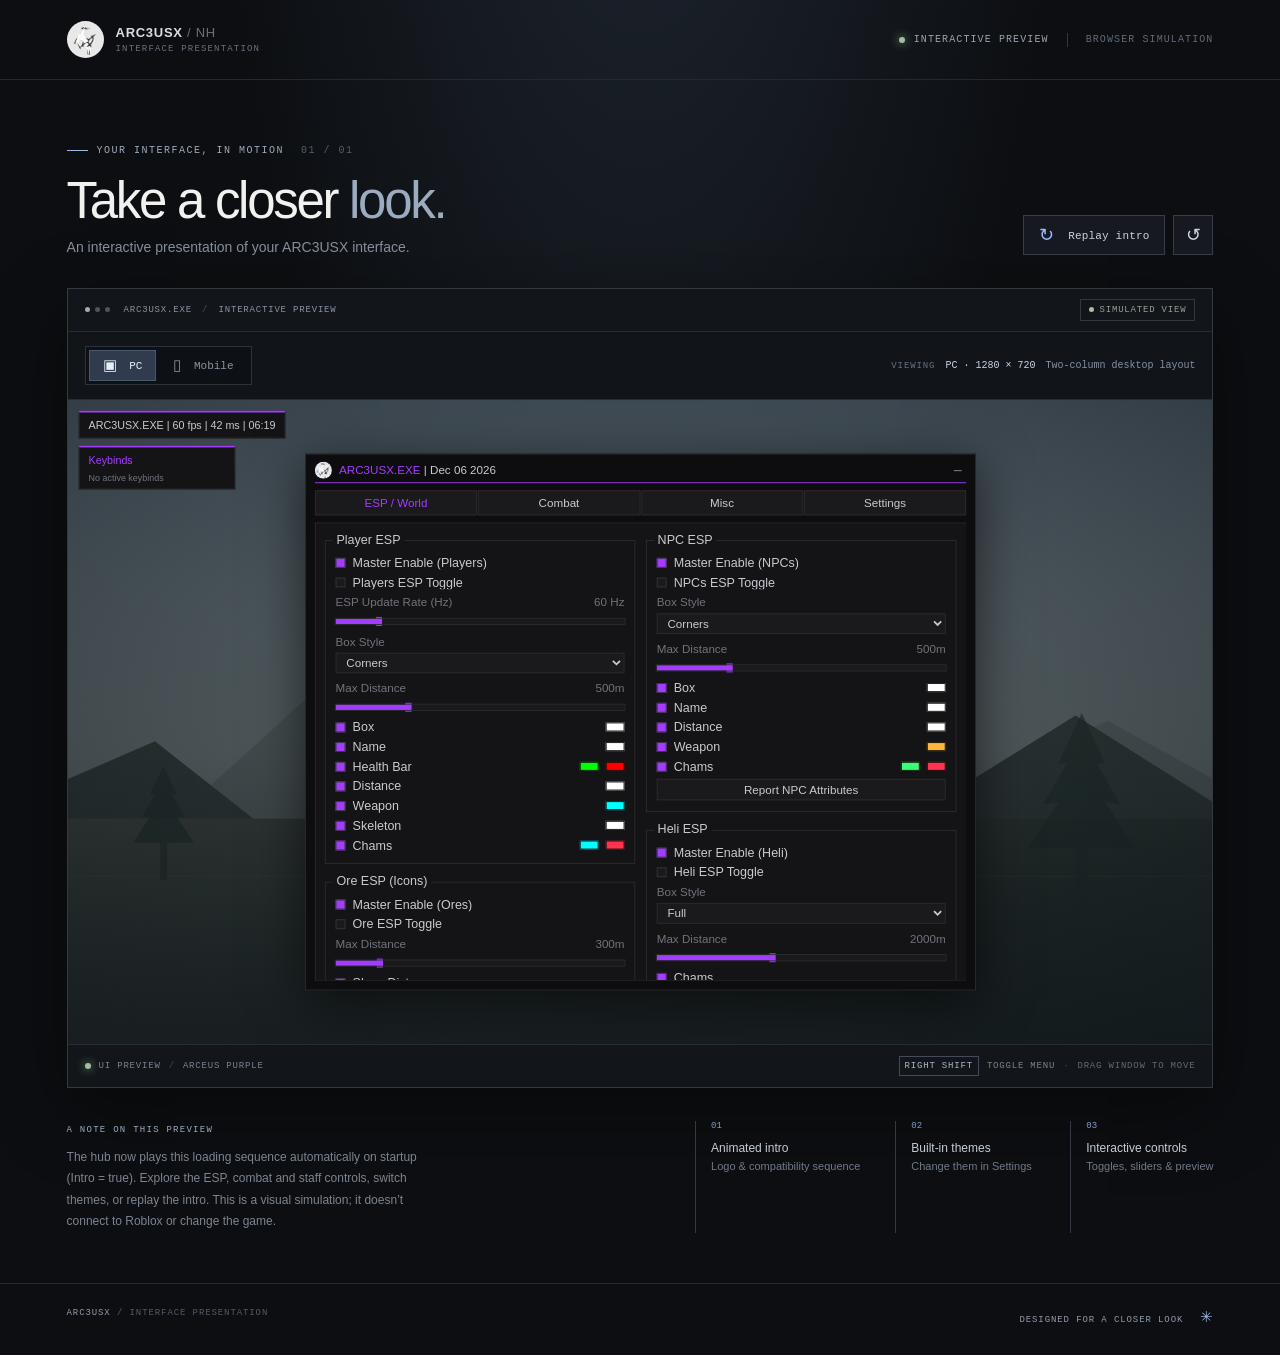
==== commit 67f89e48: "Make NPC ESP name-agnostic and resolve NPC weapons from attributes Co-authored-by: arena-agent <2970" ====
--- a/ARC3USX-UI-Preview.html
+++ b/ARC3USX-UI-Preview.html
@@ -121,7 +121,7 @@
   const layout = {
     'ESP / World': [
       [group('Player ESP',human('plr')),group('Ore ESP (Icons)',[T('Master Enable (Ores)','ore_master',true),T('Ore ESP Toggle','ore_enabled'),R('Max Distance','ore_max_dist',10,2000,300,'m'),T('Show Distance','ore_dist',true),...['Cactus','MetalNode','SulfurNode','Tree','Meteor','StoneNode'].map(x=>T(x,'ore_'+x,true))])],
-      [group('NPC ESP',human('npc')),group('Heli ESP',[T('Master Enable (Heli)','heli_master',true),T('Heli ESP Toggle','heli_enabled'),S('Box Style','heli_style',['Corners','Full'],'Full'),R('Max Distance','heli_max_dist',10,5000,2000,'m'),T('Chams','heli_chams',true),T('Show Distance','heli_dist',true)]),group('ESP Preview',[{type:'preview'}])]
+      [group('NPC ESP',[...human('npc'),B('Report NPC Attributes','demo')]),group('Heli ESP',[T('Master Enable (Heli)','heli_master',true),T('Heli ESP Toggle','heli_enabled'),S('Box Style','heli_style',['Corners','Full'],'Full'),R('Max Distance','heli_max_dist',10,5000,2000,'m'),T('Chams','heli_chams',true),T('Show Distance','heli_dist',true)]),group('ESP Preview',[{type:'preview'}])]
     ],
     'Combat': [
       [group('Aimbot',[T('Aimbot Enabled','aim_enabled'),S('Keybind Mode','aim_lock_mode',['Toggle','Hold'],'Toggle'),K('Aimbot Keybind','aim_key','Q'),S('Keybind List','aim_key_list',['Q','E','F','C','X','Z','R','V','T','G','RMB (Right Mouse)','MMB (Middle Mouse)'],'Q'),S('Bone','aim_bone',['Head','Hrp'],'Head'),R('FOV','aim_fov',10,500,220,' px'),R('Max Distance','aim_distance',0,2000,0,' studs'),R('Smoothing','aim_smoothing',1,20,2),R('Bullet Speed','aim_bullet_speed',50,3000,900)]),group('Aimbot Options',[T('FOV Circle','Aim_FOV_Circle'),T('Prediction','aim_prediction',true),T('Target NPCs','aim_target_npcs'),T('Wall Check','aim_wall_check'),T('Team Check','aim_team_check'),L('Toggle: the keybind switches the aimbot on and off. Hold: aim only while the key is held, even with Aimbot Enabled off. Pick a key, RMB or MMB in Keybind List.')])]
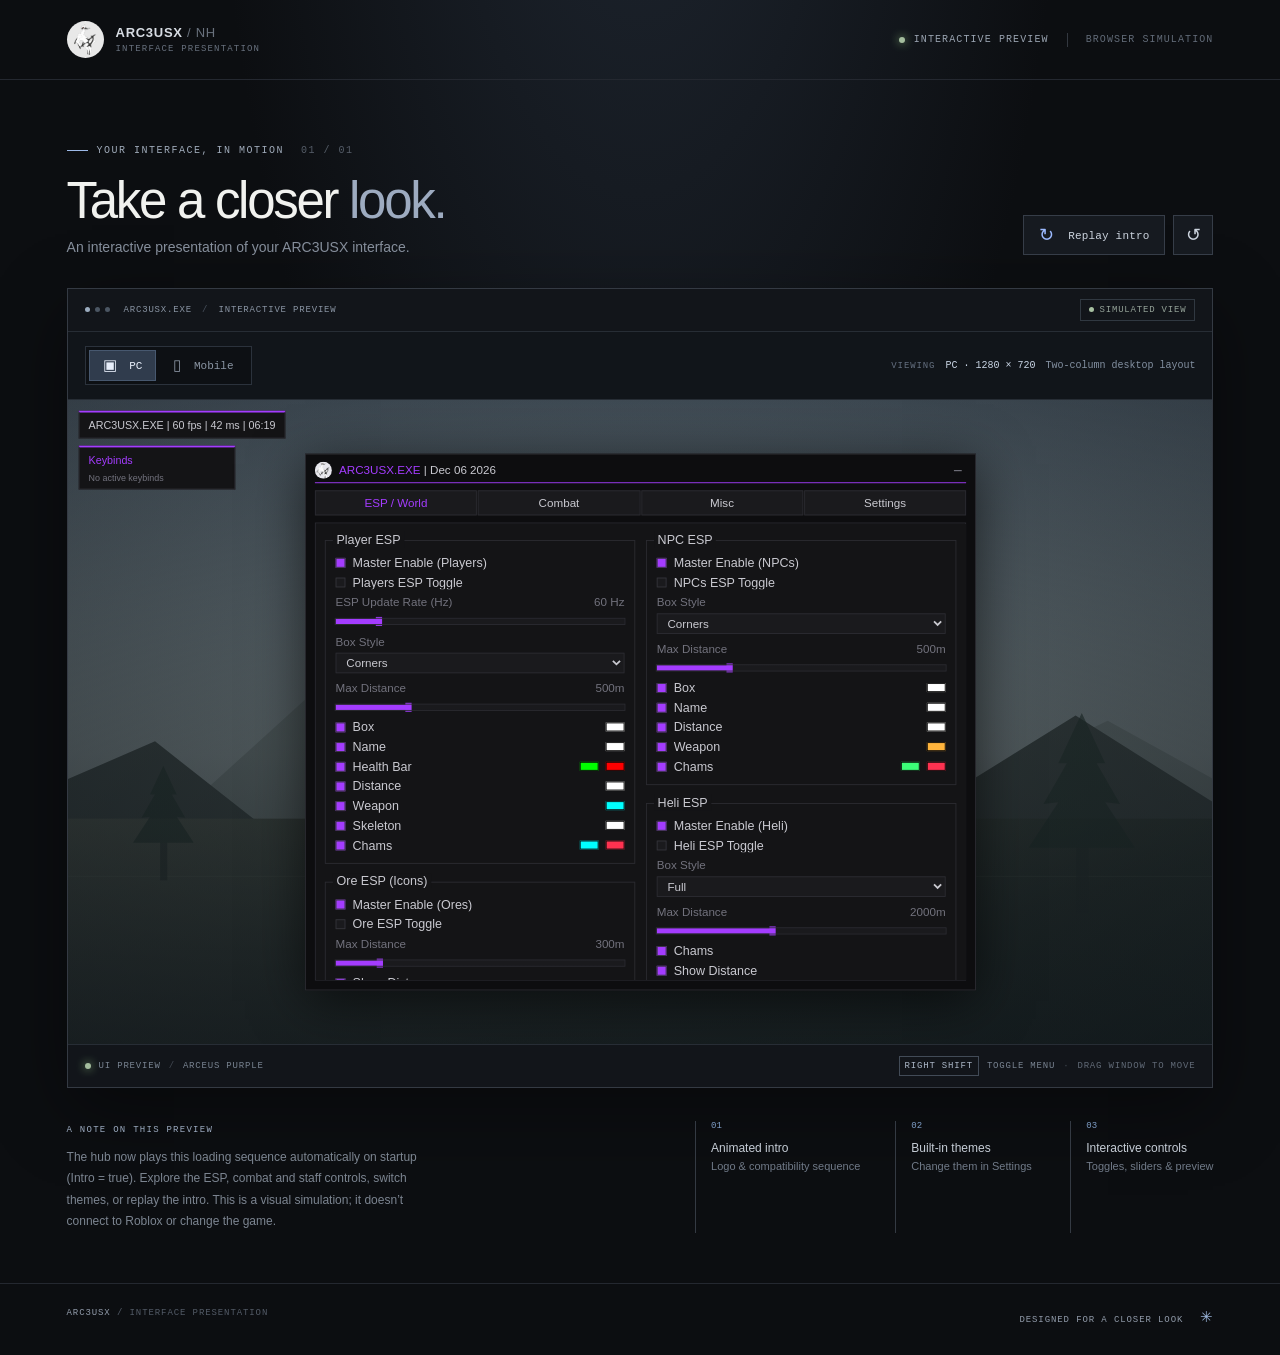
==== commit a1010a4d: "Revert "Make NPC ESP name-agnostic and resolve NPC weapons from attributes" This reverts commit 67f8" ====
--- a/ARC3USX-UI-Preview.html
+++ b/ARC3USX-UI-Preview.html
@@ -121,7 +121,7 @@
   const layout = {
     'ESP / World': [
       [group('Player ESP',human('plr')),group('Ore ESP (Icons)',[T('Master Enable (Ores)','ore_master',true),T('Ore ESP Toggle','ore_enabled'),R('Max Distance','ore_max_dist',10,2000,300,'m'),T('Show Distance','ore_dist',true),...['Cactus','MetalNode','SulfurNode','Tree','Meteor','StoneNode'].map(x=>T(x,'ore_'+x,true))])],
-      [group('NPC ESP',[...human('npc'),B('Report NPC Attributes','demo')]),group('Heli ESP',[T('Master Enable (Heli)','heli_master',true),T('Heli ESP Toggle','heli_enabled'),S('Box Style','heli_style',['Corners','Full'],'Full'),R('Max Distance','heli_max_dist',10,5000,2000,'m'),T('Chams','heli_chams',true),T('Show Distance','heli_dist',true)]),group('ESP Preview',[{type:'preview'}])]
+      [group('NPC ESP',human('npc')),group('Heli ESP',[T('Master Enable (Heli)','heli_master',true),T('Heli ESP Toggle','heli_enabled'),S('Box Style','heli_style',['Corners','Full'],'Full'),R('Max Distance','heli_max_dist',10,5000,2000,'m'),T('Chams','heli_chams',true),T('Show Distance','heli_dist',true)]),group('ESP Preview',[{type:'preview'}])]
     ],
     'Combat': [
       [group('Aimbot',[T('Aimbot Enabled','aim_enabled'),S('Keybind Mode','aim_lock_mode',['Toggle','Hold'],'Toggle'),K('Aimbot Keybind','aim_key','Q'),S('Keybind List','aim_key_list',['Q','E','F','C','X','Z','R','V','T','G','RMB (Right Mouse)','MMB (Middle Mouse)'],'Q'),S('Bone','aim_bone',['Head','Hrp'],'Head'),R('FOV','aim_fov',10,500,220,' px'),R('Max Distance','aim_distance',0,2000,0,' studs'),R('Smoothing','aim_smoothing',1,20,2),R('Bullet Speed','aim_bullet_speed',50,3000,900)]),group('Aimbot Options',[T('FOV Circle','Aim_FOV_Circle'),T('Prediction','aim_prediction',true),T('Target NPCs','aim_target_npcs'),T('Wall Check','aim_wall_check'),T('Team Check','aim_team_check'),L('Toggle: the keybind switches the aimbot on and off. Hold: aim only while the key is held, even with Aimbot Enabled off. Pick a key, RMB or MMB in Keybind List.')])]
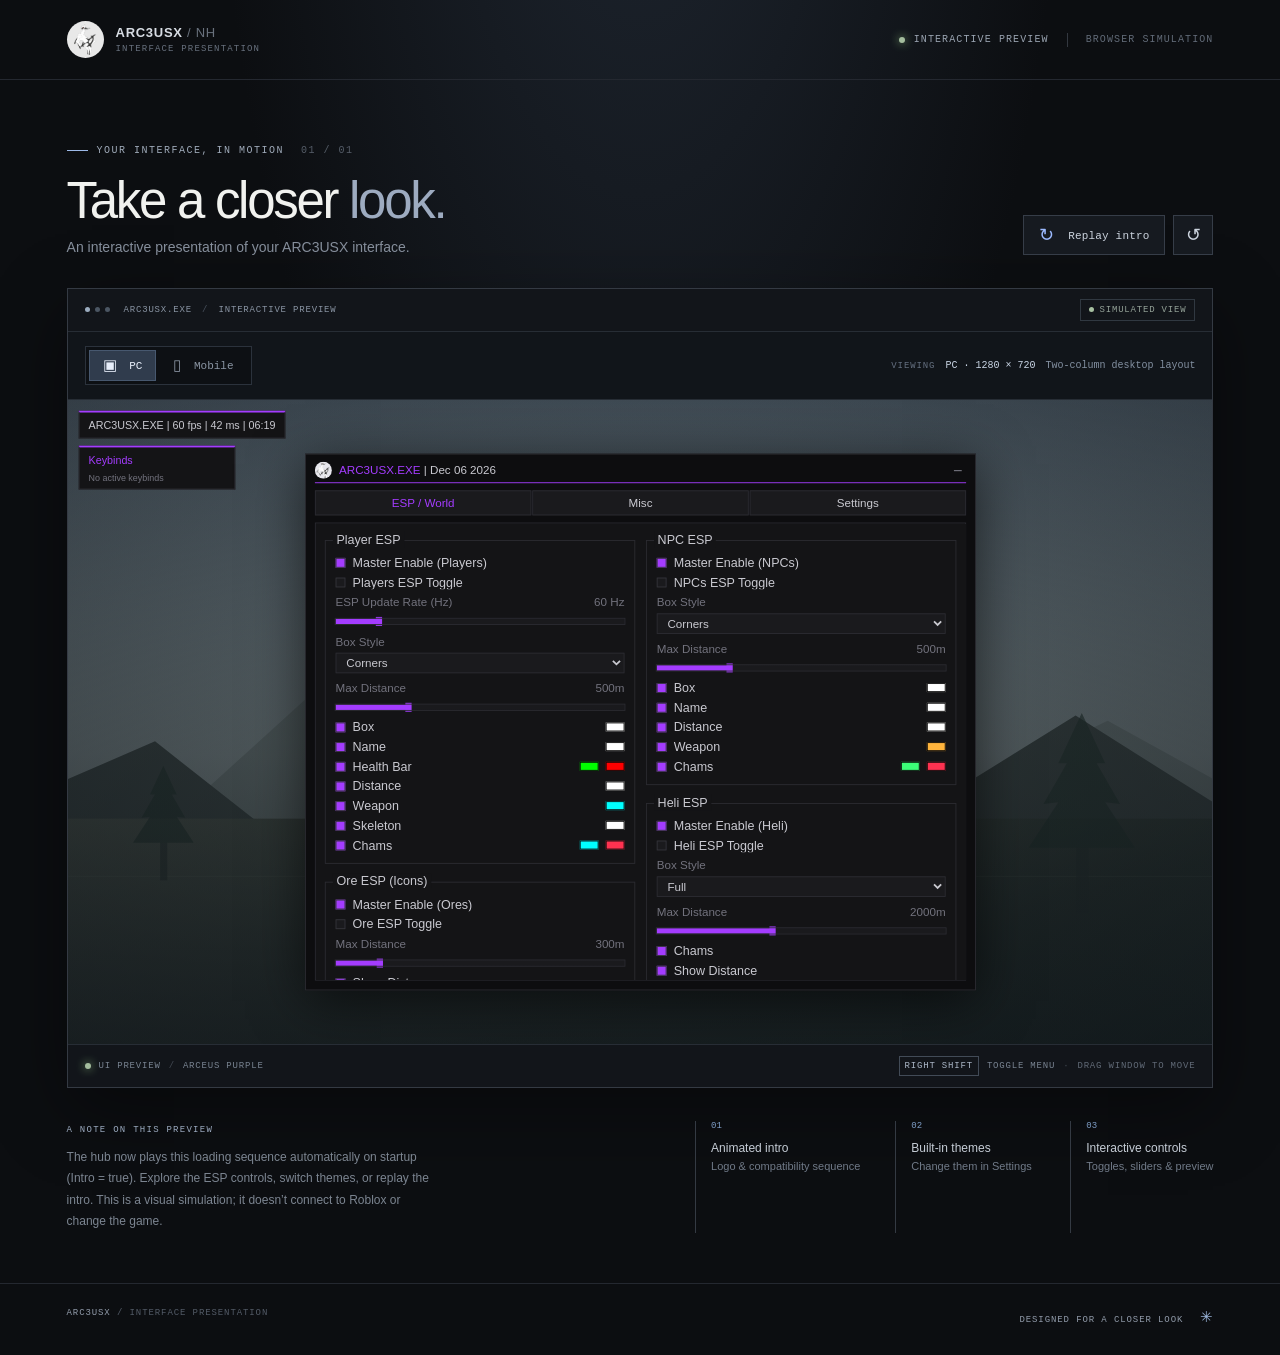
==== commit 67982a62: "Remove staff detection, mining weakspot and all aimbot features Co-authored-by: arena-agent <2970537" ====
--- a/ARC3USX-UI-Preview.html
+++ b/ARC3USX-UI-Preview.html
@@ -78,14 +78,14 @@
         <div class="showcase-bottom"><div><span class="bottom-dot"></span> UI PREVIEW <span class="bottom-separator">/</span> <span id="current-theme">ARCEUS PURPLE</span></div><div id="device-hint"><kbd>RIGHT SHIFT</kbd> TOGGLE MENU <span class="bottom-separator">·</span> <span class="desktop-label">DRAG WINDOW TO MOVE</span></div></div>
       </section>
 
-      <section class="below"><div class="below-copy"><span class="tiny-label">A NOTE ON THIS PREVIEW</span><p>The hub now plays this loading sequence automatically on startup (Intro = true). Explore the ESP, combat and staff controls, switch themes, or replay the intro. This is a visual simulation; it doesn’t connect to Roblox or change the game.</p></div><div class="feature-list"><div><span>01</span><b>Animated intro</b><small>Logo & compatibility sequence</small></div><div><span>02</span><b>Built-in themes</b><small>Change them in Settings</small></div><div><span>03</span><b>Interactive controls</b><small>Toggles, sliders & preview</small></div></div></section>
+      <section class="below"><div class="below-copy"><span class="tiny-label">A NOTE ON THIS PREVIEW</span><p>The hub now plays this loading sequence automatically on startup (Intro = true). Explore the ESP controls, switch themes, or replay the intro. This is a visual simulation; it doesn’t connect to Roblox or change the game.</p></div><div class="feature-list"><div><span>01</span><b>Animated intro</b><small>Logo & compatibility sequence</small></div><div><span>02</span><b>Built-in themes</b><small>Change them in Settings</small></div><div><span>03</span><b>Interactive controls</b><small>Toggles, sliders & preview</small></div></div></section>
     </main>
     <footer><span>ARC3USX <span class="footer-muted">/ INTERFACE PRESENTATION</span></span><span>DESIGNED FOR A CLOSER LOOK <span class="footer-star">✳</span></span></footer>
   </div>
   <script>
 (() => {
   const $ = (selector, root = document) => root.querySelector(selector);
-  const tabs = ['ESP / World', 'Combat', 'Misc', 'Settings'];
+  const tabs = ['ESP / World', 'Misc', 'Settings'];
   const mixes = {
     'NH Classic': { accent:'#98bcff', bg:'#101114', panel:'#141519', item:'#1c1d23', line:'#24262d', border:'#343740', text:'#b4b4b4', mute:'#646464', font:"'Courier New',monospace", watermark:true, keys:true },
     'Arceus Purple': { accent:'#a43cff', bg:'#0d0d0f', panel:'#141416', item:'#1a1a1d', line:'#2b2b31', border:'#34343a', text:'#c9c9d0', mute:'#72727d', font:'Arial,sans-serif', watermark:true, keys:true },
@@ -103,7 +103,6 @@
   const S = (label, flag, options, value) => ({type:'select',label,flag,options,value});
   const R = (label, flag, min, max, value, suffix = '') => ({type:'range',label,flag,min,max,value,suffix});
   const B = (label, action) => ({type:'button',label,action});
-  const K = (label, flag, key) => ({type:'keybind',label,flag,key});
   const L = label => ({type:'label',label});
   const group = (title, rows) => ({title,rows});
   const human = prefix => {
@@ -123,12 +122,8 @@
       [group('Player ESP',human('plr')),group('Ore ESP (Icons)',[T('Master Enable (Ores)','ore_master',true),T('Ore ESP Toggle','ore_enabled'),R('Max Distance','ore_max_dist',10,2000,300,'m'),T('Show Distance','ore_dist',true),...['Cactus','MetalNode','SulfurNode','Tree','Meteor','StoneNode'].map(x=>T(x,'ore_'+x,true))])],
       [group('NPC ESP',human('npc')),group('Heli ESP',[T('Master Enable (Heli)','heli_master',true),T('Heli ESP Toggle','heli_enabled'),S('Box Style','heli_style',['Corners','Full'],'Full'),R('Max Distance','heli_max_dist',10,5000,2000,'m'),T('Chams','heli_chams',true),T('Show Distance','heli_dist',true)]),group('ESP Preview',[{type:'preview'}])]
     ],
-    'Combat': [
-      [group('Aimbot',[T('Aimbot Enabled','aim_enabled'),S('Keybind Mode','aim_lock_mode',['Toggle','Hold'],'Toggle'),K('Aimbot Keybind','aim_key','Q'),S('Keybind List','aim_key_list',['Q','E','F','C','X','Z','R','V','T','G','RMB (Right Mouse)','MMB (Middle Mouse)'],'Q'),S('Bone','aim_bone',['Head','Hrp'],'Head'),R('FOV','aim_fov',10,500,220,' px'),R('Max Distance','aim_distance',0,2000,0,' studs'),R('Smoothing','aim_smoothing',1,20,2),R('Bullet Speed','aim_bullet_speed',50,3000,900)]),group('Aimbot Options',[T('FOV Circle','Aim_FOV_Circle'),T('Prediction','aim_prediction',true),T('Target NPCs','aim_target_npcs'),T('Wall Check','aim_wall_check'),T('Team Check','aim_team_check'),L('Toggle: the keybind switches the aimbot on and off. Hold: aim only while the key is held, even with Aimbot Enabled off. Pick a key, RMB or MMB in Keybind List.')])]
-    ],
     'Misc': [
-      [group('Staff Detection',[T('Enable Staff Monitor','staff_monitor'),L('Not scanned yet.'),B('Scan Now','scan')]),group('System',[T('Looped Fullbright','world_fullbright'),B('Unload Script & Clear Memory','unload')])],
-      [group('Staff ESP',[T('Highlight Staff','staff_esp'),B('Refresh Highlights','demo'),B('Clear Highlights','demo')]),group('Mining (Silent Insta-Hit)',[T('Enable Insta-Hit Weakspot','weakspot_enabled'),T('Auto Click (off by default)','weakspot_auto_click'),S('Weakspot Source','weakspot_source',['Auto','Mark Only','Node Parts'],'Auto'),R('Weakspot Radius','weakspot_radius',10,200,50,' studs'),L('FustWeakSpotMark: visible · source: Auto · last: mark Adornee'),L('Aims from LocalPlayer.PlayerGui.FustWeakSpotMark (attribute, Adornee, child part or screen point), then falls back to node weakspot names. No synthetic mouse click unless Auto Click is on.')])]
+      [group('System',[B('Unload Script & Clear Memory','unload')])]
     ],
     'Settings': [
       [group('Configs',[S('Select config','config',['None'],'None'),B('Save config','demo'),B('Load config','demo'),T('Auto Load Selected','__autoload')]),group('Appearance',[S('Theme','theme',Object.keys(mixes),'Arceus Purple'),S('Font','font',['Code','SourceSans','Gotham','RobotoMono'],'Code'),R('UI Scale','scale',.5,1.5,1),R('Window Opacity','opacity',0,1,1)])],
@@ -150,7 +145,6 @@
     if(r.type==='toggle') return `<div class="row"><button class="toggle ${state[r.flag]?'on':''}" data-toggle="${esc(r.flag)}" aria-pressed="${!!state[r.flag]}" aria-label="${esc(r.label)}"></button><span class="row-label" data-toggle="${esc(r.flag)}">${esc(r.label)}</span>${(colors[r.flag]||[]).map((c,i)=>`<label class="swatch" style="background:${esc(c)}" title="Change ${esc(r.label)} color"><input type="color" data-color="${esc(r.flag)}" data-index="${i}" value="${esc(c)}" aria-label="${esc(r.label)} color ${i+1}"></label>`).join('')}</div>`;
     if(r.type==='select') return `<div class="select-row"><div class="control-heading">${esc(r.label)}</div><select data-select="${esc(r.flag)}" aria-label="${esc(r.label)}">${r.options.map(o=>`<option ${o===state[r.flag]?'selected':''}>${esc(o)}</option>`).join('')}</select></div>`;
     if(r.type==='range'){const pct=(state[r.flag]-r.min)/(r.max-r.min)*100;return `<div class="slider-row"><div class="control-heading"><span>${esc(r.label)}</span><span data-value="${esc(r.flag)}">${state[r.flag]}${esc(r.suffix||'')}</span></div><div class="slider-controls"><button class="slider-step" data-step="-1" aria-label="Decrease ${esc(r.label)}">−</button><input type="range" data-range="${esc(r.flag)}" data-suffix="${esc(r.suffix||'')}" min="${r.min}" max="${r.max}" step="${r.max<=1?'.001':'1'}" value="${state[r.flag]}" style="--pct:${pct}%" aria-label="${esc(r.label)}"><button class="slider-step" data-step="1" aria-label="Increase ${esc(r.label)}">+</button></div></div>`;}
-    if(r.type==='keybind') return `<div class="select-row"><div class="control-heading"><span>${esc(r.label)}</span></div><button class="ui-button" data-action="keybind" aria-label="${esc(r.label)}">[${esc(r.key)}]</button></div>`;
     if(r.type==='button') return `<button class="ui-button" data-action="${esc(r.action)}">${esc(r.label)}</button>`;
     if(r.type==='label') return `<p class="label-text">${esc(r.label)}</p>`;
     if(r.type==='preview') return `<div class="preview-stage"><div class="figure"><div class="part head"></div><div class="part torso"></div><div class="part arm1"></div><div class="part arm2"></div><div class="part leg1"></div><div class="part leg2"></div><svg class="skeleton" viewBox="0 0 60 130" fill="none" stroke="white" stroke-width="1.5"><path d="M30 10V68 M16 28H44 M16 28L9 64 M44 28L51 64 M30 68L22 98V124 M30 68L38 98V124"/></svg><div class="esp-frame"></div><div class="health"><i></i></div><div class="figure-label name">Target</div><div class="figure-label distance">42m</div><div class="figure-label weapon">Sword</div></div></div>`;
@@ -233,7 +227,7 @@
     const step=e.target.closest('[data-step]'); if(step){const input=step.parentElement.querySelector('input'); if(step.dataset.step==='1')input.stepUp();else input.stepDown();input.dispatchEvent(new Event('input',{bubbles:true}));return;}
     const action=e.target.closest('[data-action]')?.dataset.action;if(!action)return;
     if(action==='next-mix'){const keys=Object.keys(mixes);applyMix(keys[(keys.indexOf(currentMix)+1)%keys.length]);render();}
-    if(action==='intro')playIntro();if(action==='unload')showMenu(false);if(action==='scan'){e.target.textContent='No staff detected';setTimeout(()=>{if(e.target)e.target.textContent='Scan Now';},2000)}
+    if(action==='intro')playIntro();if(action==='unload')showMenu(false);
   });
   $('#menu-body').addEventListener('input',e=>{const el=e.target;if(el.dataset.range){state[el.dataset.range]=Number(el.value);const pct=(el.value-el.min)/(el.max-el.min)*100;el.style.setProperty('--pct',pct+'%');$(`[data-value="${el.dataset.range}"]`).textContent=el.value+(el.dataset.suffix||'');}if(el.dataset.color){colors[el.dataset.color][Number(el.dataset.index)]=el.value;el.parentElement.style.background=el.value;updateFigure();}});
   $('#menu-body').addEventListener('change',e=>{const key=e.target.dataset.select;if(!key)return;state[key]=e.target.value;if(key==='NH_Mix'||key==='theme'){applyMix(e.target.value);render();}else updateFigure();});
